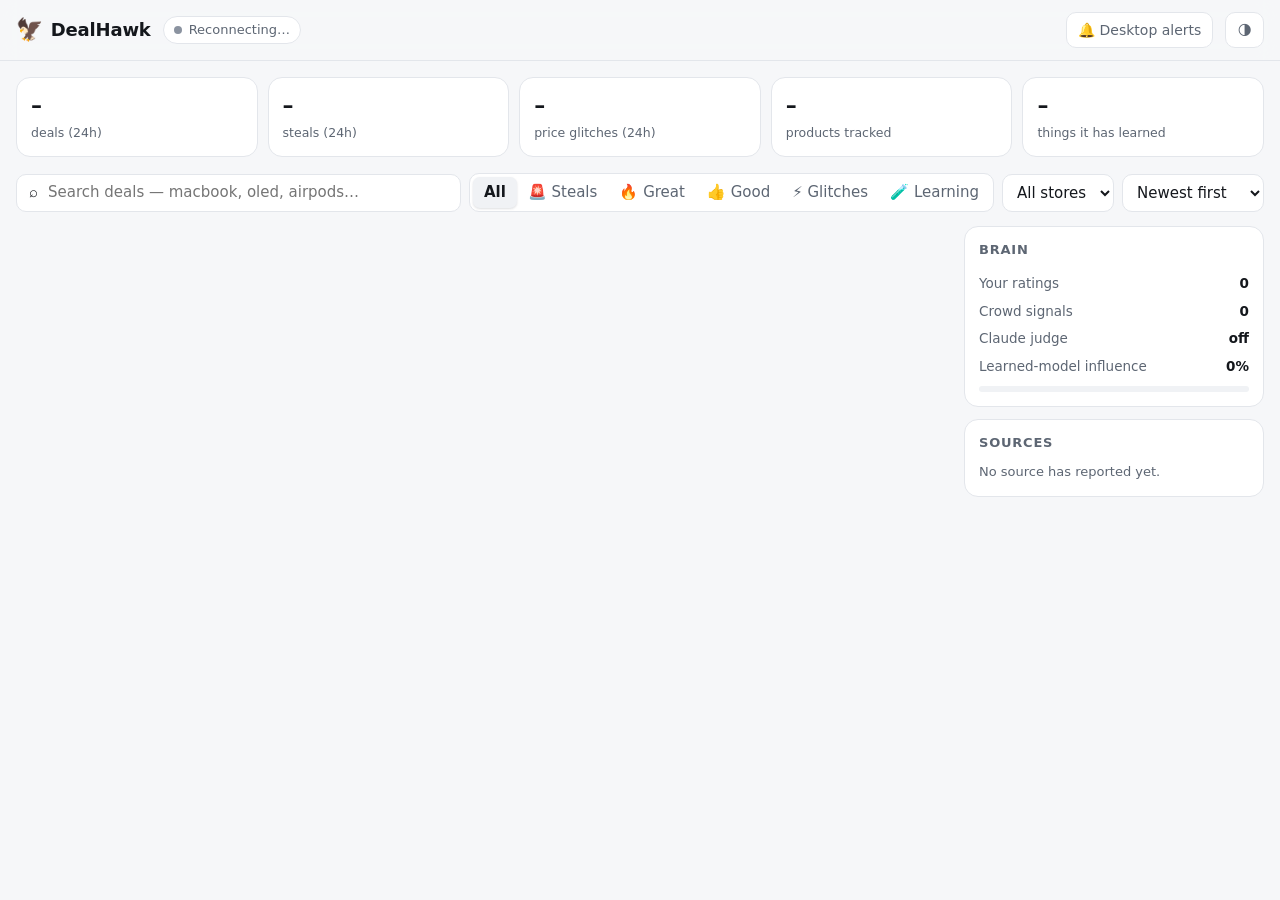
==== dealhawk/dealhawk/web/index.html @ a28d2181 "Add live DealHawk dashboard with instant updates `dealhawk run` now serves a web page at http://loca" ====
<!doctype html>
<html lang="en">
<head>
<meta charset="utf-8">
<meta name="viewport" content="width=device-width, initial-scale=1">
<title>DealHawk</title>
<link rel="icon" href="data:image/svg+xml,<svg xmlns='http://www.w3.org/2000/svg' viewBox='0 0 100 100'><text y='.9em' font-size='90'>🦅</text></svg>">
<style>
:root {
  --bg: #f6f7f9; --panel: #ffffff; --panel-2: #f0f2f5; --line: #e3e6eb;
  --text: #14171c; --muted: #5d6673; --faint: #8b93a0;
  --accent: #2357d9; --accent-soft: #e6edfc;
  --steal: #d92d3a; --steal-soft: #fde8ea;
  --great: #e06a0b; --great-soft: #fdefe2;
  --good: #1f8a4c; --good-soft: #e3f4ea;
  --meh: #6b7280; --meh-soft: #eef0f3;
  --glitch: #7c3aed; --glitch-soft: #f0e9fe;
  --live: #16a34a; --warn: #b45309; --bad: #dc2626;
  --shadow: 0 1px 2px rgba(16,24,40,.06), 0 1px 3px rgba(16,24,40,.08);
  --radius: 14px;
  color-scheme: light;
}
@media (prefers-color-scheme: dark) {
  :root:not([data-theme="light"]) {
    --bg: #0e1116; --panel: #161a21; --panel-2: #1d222b; --line: #2a303b;
    --text: #e8ebf0; --muted: #a2abb8; --faint: #6f7886;
    --accent: #7aa2ff; --accent-soft: #1d2a4a;
    --steal: #ff5c68; --steal-soft: #3a1a1f; --great: #ff9a3d; --great-soft: #3a2614;
    --good: #43c47a; --good-soft: #132e1f; --meh: #9aa3af; --meh-soft: #22272f;
    --glitch: #a78bfa; --glitch-soft: #2a2145;
    --shadow: 0 1px 2px rgba(0,0,0,.4);
    color-scheme: dark;
  }
}
:root[data-theme="dark"] {
  --bg: #0e1116; --panel: #161a21; --panel-2: #1d222b; --line: #2a303b;
  --text: #e8ebf0; --muted: #a2abb8; --faint: #6f7886;
  --accent: #7aa2ff; --accent-soft: #1d2a4a;
  --steal: #ff5c68; --steal-soft: #3a1a1f; --great: #ff9a3d; --great-soft: #3a2614;
  --good: #43c47a; --good-soft: #132e1f; --meh: #9aa3af; --meh-soft: #22272f;
  --glitch: #a78bfa; --glitch-soft: #2a2145;
  --shadow: 0 1px 2px rgba(0,0,0,.4);
  color-scheme: dark;
}
* { box-sizing: border-box; }
html, body { margin: 0; }
body {
  background: var(--bg); color: var(--text);
  font: 15px/1.45 ui-sans-serif, system-ui, -apple-system, "Segoe UI", Roboto, sans-serif;
  -webkit-font-smoothing: antialiased;
}
button, input, select { font: inherit; color: inherit; }
a { color: var(--accent); }
.wrap { max-width: 1280px; margin: 0 auto; padding: 0 16px; }

/* header */
header { position: sticky; top: 0; z-index: 10; background: color-mix(in srgb, var(--bg) 88%, transparent);
  backdrop-filter: blur(10px); border-bottom: 1px solid var(--line); }
.bar { display: flex; align-items: center; gap: 12px; height: 60px; }
.brand { display: flex; align-items: center; gap: 8px; font-weight: 700; font-size: 18px; letter-spacing: -.01em; }
.brand span { font-size: 22px; }
.live { display: inline-flex; align-items: center; gap: 7px; font-size: 13px; color: var(--muted);
  padding: 4px 10px; border: 1px solid var(--line); border-radius: 999px; background: var(--panel); }
.dot { width: 8px; height: 8px; border-radius: 50%; background: var(--faint); }
.live.on .dot { background: var(--live); box-shadow: 0 0 0 0 color-mix(in srgb, var(--live) 60%, transparent);
  animation: pulse 2s infinite; }
@keyframes pulse { 70% { box-shadow: 0 0 0 7px transparent; } 100% { box-shadow: 0 0 0 0 transparent; } }
.spacer { flex: 1; }
.iconbtn { border: 1px solid var(--line); background: var(--panel); border-radius: 10px; padding: 7px 11px;
  cursor: pointer; font-size: 14px; color: var(--muted); white-space: nowrap; }
.iconbtn:hover { color: var(--text); border-color: var(--faint); }
.iconbtn.active { color: var(--accent); border-color: var(--accent); background: var(--accent-soft); }

.demo { background: var(--great-soft); color: var(--great); border: 1px solid color-mix(in srgb, var(--great) 40%, transparent);
  border-radius: 12px; padding: 10px 14px; margin: 14px 0 0; font-weight: 600; font-size: 14px; }

/* stats */
.stats { display: grid; grid-template-columns: repeat(5, minmax(0, 1fr)); gap: 10px; margin: 16px 0; }
.stat { background: var(--panel); border: 1px solid var(--line); border-radius: var(--radius); padding: 12px 14px; }
.stat b { display: block; font-size: 22px; font-variant-numeric: tabular-nums; letter-spacing: -.02em; }
.stat small { color: var(--muted); font-size: 12.5px; }

/* controls */
.controls { display: flex; flex-wrap: wrap; gap: 8px; align-items: center; margin-bottom: 14px; }
.search { flex: 1 1 220px; min-width: 0; display: flex; align-items: center; gap: 8px; background: var(--panel);
  border: 1px solid var(--line); border-radius: 10px; padding: 0 12px; height: 38px; }
.search input { border: 0; outline: 0; background: transparent; width: 100%; }
.seg { display: flex; background: var(--panel); border: 1px solid var(--line); border-radius: 10px; padding: 3px; overflow-x: auto; }
.seg button { border: 0; background: transparent; padding: 5px 11px; border-radius: 7px; cursor: pointer; color: var(--muted); white-space: nowrap; }
.seg button.on { background: var(--panel-2); color: var(--text); font-weight: 600; box-shadow: var(--shadow); }
select { height: 38px; border: 1px solid var(--line); border-radius: 10px; background: var(--panel); padding: 0 10px; max-width: 100%; }

/* layout */
.layout { display: grid; grid-template-columns: minmax(0, 1fr) 300px; gap: 18px; align-items: start; padding-bottom: 40px; }
.grid { display: grid; grid-template-columns: repeat(auto-fill, minmax(320px, 1fr)); gap: 12px; }

/* card */
.card { background: var(--panel); border: 1px solid var(--line); border-radius: var(--radius); padding: 14px;
  display: flex; flex-direction: column; gap: 10px; box-shadow: var(--shadow); position: relative; min-width: 0; }
.card.fresh { animation: arrive 1.8s ease-out; }
@keyframes arrive { 0% { transform: translateY(-6px); outline: 2px solid var(--accent); } 100% { transform: none; outline: 2px solid transparent; } }
.card.steal { border-color: color-mix(in srgb, var(--steal) 45%, var(--line)); }
.card.glitch { border-color: color-mix(in srgb, var(--glitch) 55%, var(--line)); }
.top { display: flex; gap: 12px; align-items: flex-start; }
.score { flex: none; width: 50px; height: 50px; border-radius: 12px; display: grid; place-items: center; line-height: 1;
  font-weight: 800; font-size: 19px; font-variant-numeric: tabular-nums; }
.score small { display: block; font-size: 9.5px; font-weight: 700; letter-spacing: .06em; text-transform: uppercase; margin-top: 3px; }
.t-steal .score { background: var(--steal-soft); color: var(--steal); }
.t-great .score { background: var(--great-soft); color: var(--great); }
.t-good .score { background: var(--good-soft); color: var(--good); }
.t-meh .score { background: var(--meh-soft); color: var(--meh); }
.title { font-weight: 600; line-height: 1.3; overflow-wrap: anywhere; display: -webkit-box; -webkit-line-clamp: 3; -webkit-box-orient: vertical; overflow: hidden; }
.meta { color: var(--muted); font-size: 13px; margin-top: 3px; }
.price { display: flex; align-items: baseline; flex-wrap: wrap; gap: 8px; }
.price b { font-size: 24px; letter-spacing: -.02em; font-variant-numeric: tabular-nums; }
.price s { color: var(--faint); font-variant-numeric: tabular-nums; }
.off { font-weight: 700; font-size: 13px; padding: 2px 8px; border-radius: 999px; background: var(--good-soft); color: var(--good); }
.flags { display: flex; flex-wrap: wrap; gap: 6px; }
.flag { font-size: 12px; font-weight: 600; padding: 3px 8px; border-radius: 999px; background: var(--panel-2); color: var(--muted); }
.flag.glitch { background: var(--glitch-soft); color: var(--glitch); }
.flag.ok { background: var(--good-soft); color: var(--good); }
.flag.warn { background: var(--great-soft); color: var(--warn); }
.flag.low { background: var(--steal-soft); color: var(--steal); }
.flag.learn { background: var(--accent-soft); color: var(--accent); }
.why { color: var(--muted); font-size: 13px; margin: 0; padding-left: 16px; }
.why li { overflow-wrap: anywhere; }
.actions { display: flex; gap: 8px; align-items: center; margin-top: auto; }
.open { flex: 1; text-align: center; text-decoration: none; font-weight: 700; background: var(--accent); color: #fff;
  border-radius: 10px; padding: 9px 12px; }
:root[data-theme="dark"] .open { color: #0b1220; }
@media (prefers-color-scheme: dark) { :root:not([data-theme="light"]) .open { color: #0b1220; } }
.open.disabled, :root .open.disabled { background: var(--panel-2); color: var(--muted) !important; pointer-events: none; font-weight: 600; }
.vote { border: 1px solid var(--line); background: var(--panel); border-radius: 10px; width: 42px; height: 38px; cursor: pointer; font-size: 16px; }
.vote.on.good { background: var(--good-soft); border-color: var(--good); }
.vote.on.bad { background: var(--steal-soft); border-color: var(--steal); }
.hist { border: 1px solid var(--line); background: var(--panel); border-radius: 10px; height: 38px; padding: 0 10px; cursor: pointer; color: var(--muted); }
.chart { background: var(--panel-2); border-radius: 10px; padding: 8px; }
.chart svg { width: 100%; height: 70px; display: block; }
.chart .lbl { display: flex; justify-content: space-between; font-size: 11.5px; color: var(--muted); }

/* aside */
aside { display: flex; flex-direction: column; gap: 12px; position: sticky; top: 76px; }
.panel { background: var(--panel); border: 1px solid var(--line); border-radius: var(--radius); padding: 14px; }
.panel h3 { margin: 0 0 10px; font-size: 13px; text-transform: uppercase; letter-spacing: .06em; color: var(--muted); }
.src { display: grid; grid-template-columns: 10px minmax(0, 1fr) auto; gap: 4px 9px; align-items: center; padding: 6px 0;
  border-top: 1px solid var(--line); font-size: 13.5px; }
.src:first-of-type { border-top: 0; }
.src .dot.ok { background: var(--live); } .src .dot.fail { background: var(--bad); }
.src .name { overflow: hidden; text-overflow: ellipsis; white-space: nowrap; }
.src .when { color: var(--faint); font-size: 12px; }
.src .err { grid-column: 2 / 4; color: var(--bad); font-size: 12px; overflow-wrap: anywhere; }
.kv { display: flex; justify-content: space-between; font-size: 13.5px; padding: 4px 0; }
.kv span:first-child { color: var(--muted); }
.meter { height: 6px; background: var(--panel-2); border-radius: 99px; overflow: hidden; margin-top: 6px; }
.meter i { display: block; height: 100%; background: var(--accent); }

.empty { grid-column: 1 / -1; text-align: center; color: var(--muted); padding: 60px 20px; background: var(--panel);
  border: 1px dashed var(--line); border-radius: var(--radius); }
.empty b { display: block; color: var(--text); font-size: 17px; margin-bottom: 6px; }

.toast { position: fixed; left: 50%; bottom: 20px; transform: translateX(-50%); background: var(--text); color: var(--bg);
  padding: 10px 16px; border-radius: 10px; font-weight: 600; opacity: 0; transition: opacity .2s; pointer-events: none; z-index: 20; }
.toast.show { opacity: 1; }

@media (max-width: 1000px) {
  .layout { grid-template-columns: minmax(0, 1fr); }
  aside { position: static; order: 2; }
  .stats { grid-template-columns: repeat(3, minmax(0, 1fr)); }
}
@media (max-width: 560px) {
  .stats { display: flex; overflow-x: auto; gap: 8px; margin: 12px -16px; padding: 0 16px; scrollbar-width: none; }
  .stats::-webkit-scrollbar { display: none; }
  .stat { flex: 0 0 auto; padding: 8px 12px; min-width: 112px; }
  .stat b { font-size: 18px; }
  .stat small { font-size: 12px; white-space: nowrap; }
  .controls select { flex: 1 1 40%; }
  .grid { grid-template-columns: minmax(0, 1fr); }
  .bar .live .txt-long { display: none; }
  .hide-sm { display: none; }
}
</style>
</head>
<body>
<header>
  <div class="wrap bar">
    <div class="brand"><span>🦅</span>DealHawk</div>
    <div class="live" id="live"><i class="dot"></i><span id="liveText">Connecting…</span></div>
    <div class="spacer"></div>
    <button class="iconbtn" id="notifyBtn" title="Pop up a notification on this computer when a steal arrives">🔔 <span class="hide-sm">Desktop alerts</span></button>
    <button class="iconbtn" id="themeBtn" title="Toggle light / dark" aria-label="Toggle light / dark">🌗</button>
  </div>
</header>

<main class="wrap">
  <div class="demo" id="demo" hidden>DEMO MODE — these are made-up sample deals to preview the page. They are not real offers and have no links.</div>

  <section class="stats" id="stats">
    <div class="stat"><b id="sDeals">–</b><small>deals (24h)</small></div>
    <div class="stat"><b id="sSteals">–</b><small>steals (24h)</small></div>
    <div class="stat"><b id="sGlitch">–</b><small>price glitches (24h)</small></div>
    <div class="stat"><b id="sTracked">–</b><small>products tracked</small></div>
    <div class="stat"><b id="sLabels">–</b><small>things it has learned</small></div>
  </section>

  <section class="controls">
    <label class="search"><span aria-hidden="true">⌕</span><input id="q" type="search" placeholder="Search deals — macbook, oled, airpods…" autocomplete="off"></label>
    <div class="seg" id="tierSeg" role="tablist">
      <button data-tier="all" class="on">All</button>
      <button data-tier="steal">🚨 Steals</button>
      <button data-tier="great">🔥 Great</button>
      <button data-tier="good">👍 Good</button>
      <button data-tier="glitch">⚡ Glitches</button>
      <button data-tier="learn">🧪 Learning</button>
    </div>
    <select id="retailer" aria-label="Retailer"><option value="">All stores</option></select>
    <select id="sort" aria-label="Sort"><option value="new">Newest first</option><option value="score">Best score</option><option value="off">Biggest % off</option></select>
  </section>

  <div class="layout">
    <section class="grid" id="grid"></section>
    <aside>
      <div class="panel">
        <h3>Brain</h3>
        <div class="kv"><span>Your ratings</span><b id="bYou">0</b></div>
        <div class="kv"><span>Crowd signals</span><b id="bCrowd">0</b></div>
        <div class="kv"><span>Claude judge</span><b id="bLlm">off</b></div>
        <div class="kv"><span>Learned-model influence</span><b id="bInf">0%</b></div>
        <div class="meter"><i id="bMeter" style="width:0"></i></div>
      </div>
      <div class="panel">
        <h3>Sources</h3>
        <div id="sources"><div class="meta">No source has reported yet.</div></div>
      </div>
    </aside>
  </div>
</main>
<div class="toast" id="toast"></div>

<script>
(() => {
  "use strict";
  const $ = (id) => document.getElementById(id);
  const state = { deals: new Map(), maxId: 0, tier: "all", q: "", retailer: "", sort: "new", demo: false, unseen: 0 };
  const store = {
    get(k, d) { try { const v = localStorage.getItem(k); return v === null ? d : v; } catch { return d; } },
    set(k, v) { try { localStorage.setItem(k, v); } catch {} },
  };

  // ---------- theme ----------
  const applyTheme = (t) => { if (t) document.documentElement.dataset.theme = t; else delete document.documentElement.dataset.theme; };
  applyTheme(store.get("dh-theme", ""));
  $("themeBtn").onclick = () => {
    const dark = matchMedia("(prefers-color-scheme: dark)").matches;
    const cur = document.documentElement.dataset.theme || (dark ? "dark" : "light");
    const next = cur === "dark" ? "light" : "dark";
    applyTheme(next); store.set("dh-theme", next);
  };

  // ---------- helpers ----------
  const esc = (s) => String(s ?? "").replace(/[&<>"']/g, (c) => ({ "&": "&amp;", "<": "&lt;", ">": "&gt;", '"': "&quot;", "'": "&#39;" }[c]));
  const money = (v) => v == null ? "—" : "$" + Number(v).toLocaleString("en-US", { minimumFractionDigits: 2, maximumFractionDigits: 2 });
  const ago = (ts) => {
    const s = Math.max(0, Date.now() / 1000 - ts);
    if (s < 45) return "just now";
    if (s < 3600) return Math.round(s / 60) + "m ago";
    if (s < 86400) return Math.round(s / 3600) + "h ago";
    return Math.round(s / 86400) + "d ago";
  };
  const toast = (msg) => { const t = $("toast"); t.textContent = msg; t.classList.add("show"); clearTimeout(t._h); t._h = setTimeout(() => t.classList.remove("show"), 1800); };
  const safeUrl = (u) => /^https?:\/\//i.test(u || "") ? u : "";
  const tierName = { steal: "steal", great: "great", good: "good", meh: "deal" };

  async function api(path, opts) {
    const r = await fetch(path, opts);
    if (!r.ok) throw new Error(path + " → " + r.status);
    return r.json();
  }

  // ---------- rendering ----------
  function pctOff(d) {
    if (d.discount != null && d.discount > 0) return d.discount;
    if (d.typical && d.price != null && d.typical > d.price) return 1 - d.price / d.typical;
    return null;
  }

  function cardHTML(d) {
    const off = pctOff(d);
    const url = state.demo ? "" : safeUrl(d.url);
    const flags = [];
    if (d.glitch) flags.push(`<span class="flag glitch">⚡ Possible price glitch</span>`);
    if (d.verified === "confirmed" || d.verified === "lower") flags.push(`<span class="flag ok">✅ Verified live</span>`);
    else if (d.verified === "unverifiable") flags.push(`<span class="flag warn">⚠️ Not verified</span>`);
    if (d.record_low) flags.push(`<span class="flag low">Record low</span>`);
    if (d.explore) flags.push(`<span class="flag learn">🧪 Is this good for you?</span>`);
    if (d.basis === "history") flags.push(`<span class="flag">From price history</span>`);
    else if (d.basis === "reference") flags.push(`<span class="flag">vs. claimed “was” price</span>`);
    const reasons = (d.reasons || []).slice(0, 3).map((r) => `<li>${esc(r)}</li>`).join("");
    const lab = d.label === 1 ? "good" : d.label === 0 ? "bad" : "";
    return `
      <div class="top">
        <div class="score" title="Steal Score">${d.score}<small>${tierName[d.tier] || d.tier}</small></div>
        <div style="min-width:0">
          <div class="title">${esc(d.title)}</div>
          <div class="meta">${esc(d.retailer)} · ${ago(d.ts)}${d.watch ? " · " + esc(d.watch) : ""}</div>
        </div>
      </div>
      <div class="price"><b>${money(d.price)}</b>${d.typical && d.typical > (d.price || 0) ? `<s>${money(d.typical)}</s>` : ""}${off ? `<span class="off">−${Math.round(off * 100)}%</span>` : ""}</div>
      ${flags.length ? `<div class="flags">${flags.join("")}</div>` : ""}
      ${reasons ? `<ul class="why">${reasons}</ul>` : ""}
      <div class="chartbox"></div>
      <div class="actions">
        <a class="open ${url ? "" : "disabled"}" ${url ? `href="${esc(url)}" target="_blank" rel="noopener noreferrer"` : ""}>${url ? "Open deal ↗" : (state.demo ? "Sample — no link" : "No link")}</a>
        <button class="hist" data-act="hist" title="Price history">📈</button>
        <button class="vote good ${lab === "good" ? "on" : ""}" data-act="good" title="Good deal for me">👍</button>
        <button class="vote bad ${lab === "bad" ? "on" : ""}" data-act="bad" title="Not for me">👎</button>
      </div>`;
  }

  function matches(d) {
    if (state.tier === "glitch" && !d.glitch) return false;
    if (state.tier === "learn" && !d.explore) return false;
    if (["steal", "great", "good"].includes(state.tier) && d.tier !== state.tier) return false;
    if (state.retailer && d.retailer !== state.retailer) return false;
    if (state.q) {
      const hay = (d.title + " " + d.retailer + " " + (d.watch || "")).toLowerCase();
      if (!state.q.split(/\s+/).every((w) => hay.includes(w))) return false;
    }
    return true;
  }

  function sorted(list) {
    const by = { new: (a, b) => b.id - a.id, score: (a, b) => b.score - a.score || b.id - a.id,
                 off: (a, b) => (pctOff(b) || 0) - (pctOff(a) || 0) || b.id - a.id };
    return list.sort(by[state.sort]);
  }

  function render(freshIds = new Set()) {
    const grid = $("grid");
    const list = sorted([...state.deals.values()].filter(matches));
    grid.textContent = "";
    if (!list.length) {
      const total = state.deals.size;
      grid.innerHTML = total
        ? `<div class="empty"><b>Nothing matches these filters</b>${total} deal${total === 1 ? "" : "s"} hidden — try “All”.</div>`
        : `<div class="empty"><b>No deals yet</b>DealHawk is watching. Steals show up here the second they’re found — no refresh needed.</div>`;
      return;
    }
    const frag = document.createDocumentFragment();
    for (const d of list.slice(0, 400)) {
      const el = document.createElement("article");
      el.className = `card t-${d.tier} ${d.tier === "steal" ? "steal" : ""} ${d.glitch ? "glitch" : ""} ${freshIds.has(d.id) ? "fresh" : ""}`;
      el.dataset.id = d.id;
      el.innerHTML = cardHTML(d);
      frag.appendChild(el);
    }
    grid.appendChild(frag);
  }

  function refreshRetailers() {
    const sel = $("retailer"), cur = sel.value;
    const names = [...new Set([...state.deals.values()].map((d) => d.retailer))].sort();
    sel.innerHTML = `<option value="">All stores</option>` + names.map((n) => `<option ${n === cur ? "selected" : ""}>${esc(n)}</option>`).join("");
  }

  function add(deals, fresh = false) {
    const ids = new Set();
    for (const d of deals) {
      state.deals.set(d.id, d);
      state.maxId = Math.max(state.maxId, d.id);
      ids.add(d.id);
    }
    refreshRetailers();
    render(fresh ? ids : new Set());
    return ids;
  }

  // ---------- price history chart ----------
  async function toggleChart(card, id) {
    const box = card.querySelector(".chartbox");
    if (box.firstChild) { box.textContent = ""; return; }
    try {
      const { points } = await api(`/api/history/${id}`);
      if (!points.length) { box.innerHTML = `<div class="chart"><div class="lbl"><span>No price history yet</span></div></div>`; return; }
      const W = 300, H = 70, P = 6;
      const xs = points.map((p) => p[0]), ys = points.map((p) => p[1]);
      const x0 = Math.min(...xs), x1 = Math.max(...xs), y0 = Math.min(...ys), y1 = Math.max(...ys);
      const sx = (x) => x1 === x0 ? W / 2 : P + (x - x0) / (x1 - x0) * (W - 2 * P);
      const sy = (y) => y1 === y0 ? H / 2 : H - P - (y - y0) / (y1 - y0) * (H - 2 * P);
      const path = points.map((p, i) => (i ? "L" : "M") + sx(p[0]).toFixed(1) + " " + sy(p[1]).toFixed(1)).join(" ");
      const last = points[points.length - 1];
      box.innerHTML = `<div class="chart">
        <svg viewBox="0 0 ${W} ${H}" preserveAspectRatio="none" role="img" aria-label="Price history">
          <path d="${path}" fill="none" stroke="var(--accent)" stroke-width="2" vector-effect="non-scaling-stroke"/>
          <circle cx="${sx(last[0])}" cy="${sy(last[1])}" r="3.5" fill="var(--steal)"/>
        </svg>
        <div class="lbl"><span>low ${money(y0)}</span><span>${points.length} prices seen</span><span>high ${money(y1)}</span></div></div>`;
    } catch (e) { toast("Couldn’t load history"); }
  }

  // ---------- feedback ----------
  async function vote(card, id, label) {
    try {
      await api(`/api/deals/${id}/label`, { method: "POST", headers: { "Content-Type": "application/json" }, body: JSON.stringify({ label }) });
      const d = state.deals.get(id); if (d) d.label = label === "good" ? 1 : 0;
      card.querySelectorAll(".vote").forEach((b) => b.classList.toggle("on", b.dataset.act === label));
      toast(label === "good" ? "👍 Learned — more like this" : "👎 Learned — fewer like this");
      loadStats();
    } catch (e) { toast("Couldn’t save that"); }
  }

  $("grid").addEventListener("click", (e) => {
    const btn = e.target.closest("button[data-act]"); if (!btn) return;
    const card = btn.closest(".card"), id = Number(card.dataset.id);
    if (btn.dataset.act === "hist") toggleChart(card, id); else vote(card, id, btn.dataset.act);
  });

  // ---------- controls ----------
  $("tierSeg").addEventListener("click", (e) => {
    const b = e.target.closest("button"); if (!b) return;
    state.tier = b.dataset.tier;
    [...$("tierSeg").children].forEach((x) => x.classList.toggle("on", x === b));
    render();
  });
  $("q").addEventListener("input", (e) => { state.q = e.target.value.trim().toLowerCase(); render(); });
  $("retailer").addEventListener("change", (e) => { state.retailer = e.target.value; render(); });
  $("sort").addEventListener("change", (e) => { state.sort = e.target.value; store.set("dh-sort", state.sort); render(); });
  state.sort = store.get("dh-sort", "new"); $("sort").value = state.sort;

  // ---------- desktop notifications ----------
  const canNotify = "Notification" in window;
  const notifyOn = () => canNotify && Notification.permission === "granted" && store.get("dh-notify", "1") === "1";
  const paintNotify = () => $("notifyBtn").classList.toggle("active", notifyOn());
  $("notifyBtn").onclick = async () => {
    if (!canNotify) return toast("This browser can’t show notifications");
    if (Notification.permission !== "granted") {
      const p = await Notification.requestPermission();
      if (p !== "granted") return toast("Notifications blocked in browser settings");
      store.set("dh-notify", "1");
    } else store.set("dh-notify", notifyOn() ? "0" : "1");
    paintNotify(); toast(notifyOn() ? "🔔 You’ll get a pop-up for steals" : "Desktop alerts off");
  };
  paintNotify();

  function announce(d) {
    if (document.hidden) { state.unseen++; document.title = `(${state.unseen}) DealHawk`; }
    if (!notifyOn() || !(d.tier === "steal" || d.tier === "great" || d.glitch)) return;
    const n = new Notification(`${d.glitch ? "⚡ Price glitch" : d.tier === "steal" ? "🚨 Steal" : "🔥 Great deal"}: ${money(d.price)} at ${d.retailer}`,
      { body: d.title, tag: "deal-" + d.id });
    const url = state.demo ? "" : safeUrl(d.url);
    n.onclick = () => { window.focus(); if (url) window.open(url, "_blank", "noopener"); n.close(); };
  }
  document.addEventListener("visibilitychange", () => { if (!document.hidden) { state.unseen = 0; document.title = "DealHawk"; } });

  // ---------- stats ----------
  async function loadStats() {
    try {
      const s = await api("/api/stats");
      $("sDeals").textContent = s.deals_24h; $("sSteals").textContent = s.steals_24h; $("sGlitch").textContent = s.glitches_24h;
      $("sTracked").textContent = Number(s.products_tracked).toLocaleString();
      $("sLabels").textContent = (s.labels_you + s.labels_crowd + s.labels_clicks).toLocaleString();
      $("bYou").textContent = s.labels_you; $("bCrowd").textContent = s.labels_crowd;
      $("bLlm").textContent = s.llm ? "on" : "off";
      $("bInf").textContent = Math.round(s.model_influence * 100) + "%";
      $("bMeter").style.width = Math.round(s.model_influence / 0.8 * 100) + "%";
      const src = s.sources || [];
      $("sources").innerHTML = src.length ? src.map((x) => `
        <div class="src" title="${esc(x.type)} · every ${Math.round(x.interval / 60)} min">
          <i class="dot ${x.ok ? "ok" : "fail"}"></i>
          <span class="name">${esc(x.name)}</span>
          <span class="when">${x.ok ? (x.offers ?? 0) + " seen · " : ""}${ago(x.last_run)}</span>
          ${x.ok ? "" : `<span class="err">${esc(x.error || "failed")}</span>`}
        </div>`).join("") : `<div class="meta">No source has reported yet${state.demo ? " (demo mode doesn’t poll)" : ""}.</div>`;
    } catch (e) { /* server restarting — the live indicator shows it */ }
  }

  // ---------- live stream ----------
  function setLive(on, text) { $("live").classList.toggle("on", on); $("liveText").textContent = text; }
  function connect() {
    const es = new EventSource(`/api/stream?after_id=${state.maxId}`);
    es.onopen = () => setLive(true, "Live");
    es.addEventListener("deal", (e) => {
      const d = JSON.parse(e.data);
      if (state.deals.has(d.id)) return;
      add([d], true); announce(d); loadStats();
      setLive(true, "Live · new deal " + ago(d.ts));
    });
    es.onerror = () => { setLive(false, "Reconnecting…"); };   // EventSource retries by itself
  }

  async function boot() {
    try {
      const meta = await api("/api/meta");
      state.demo = !!meta.demo; $("demo").hidden = !state.demo;
      const deals = await api("/api/deals?limit=300");
      add(deals.reverse());
    } catch (e) { setLive(false, "Can’t reach DealHawk"); }
    loadStats(); connect();
    setInterval(loadStats, 20000);
    setInterval(() => { if (!document.querySelector(".chartbox svg")) render(); }, 60000);   // keep “x min ago” fresh
  }
  boot();
})();
</script>
</body>
</html>
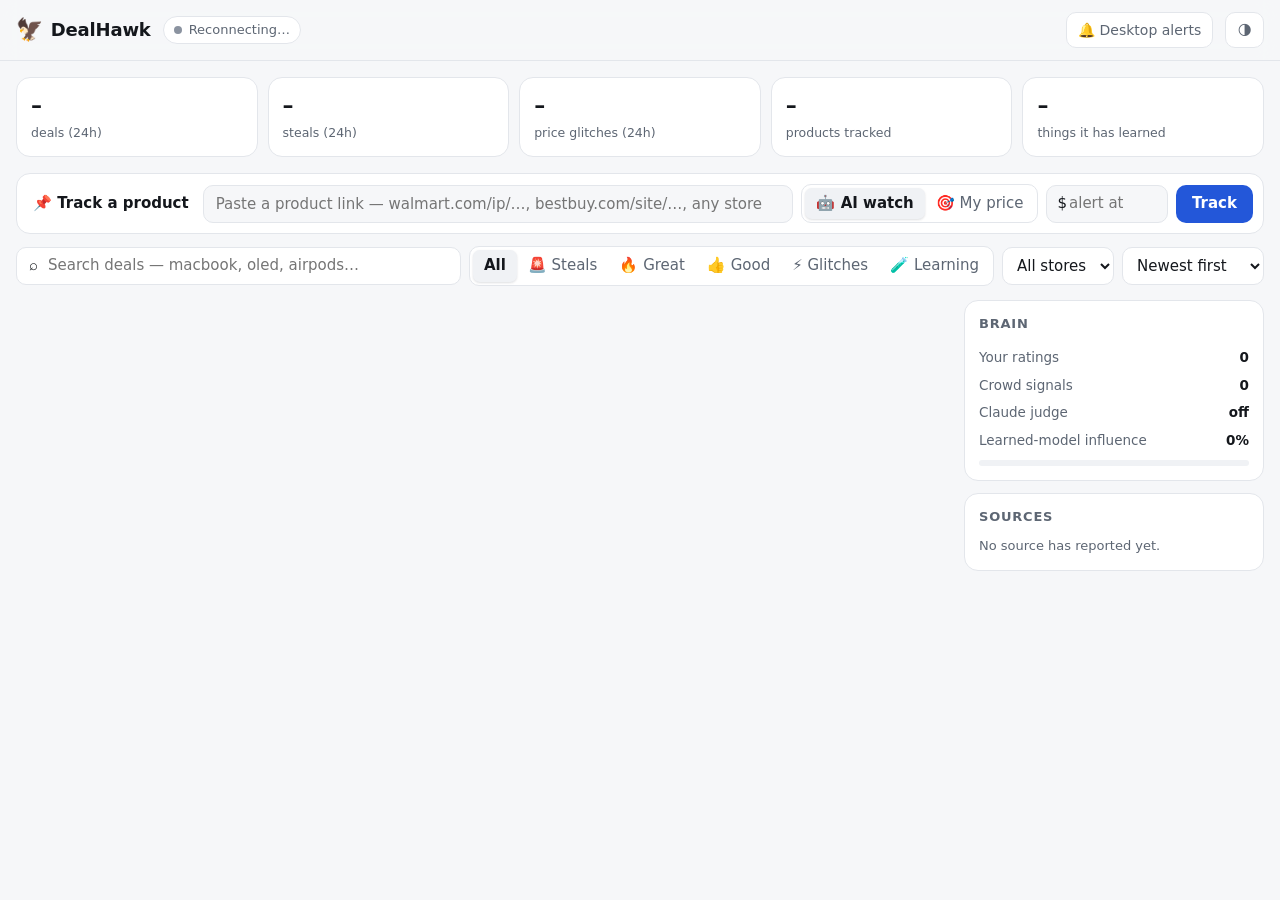
==== commit c2a2deb9: "Add product tracking by link, move dashboard to port 8686 Track any product by pasting its link on t" ====
--- a/dealhawk/dealhawk/web/index.html
+++ b/dealhawk/dealhawk/web/index.html
@@ -162,6 +162,40 @@
   padding: 10px 16px; border-radius: 10px; font-weight: 600; opacity: 0; transition: opacity .2s; pointer-events: none; z-index: 20; }
 .toast.show { opacity: 1; }
 
+/* tracking */
+.trackbar { display: flex; flex-wrap: wrap; gap: 8px; align-items: center; background: var(--panel); border: 1px solid var(--line);
+  border-radius: var(--radius); padding: 10px; margin-bottom: 12px; }
+.trackbar .lbl { font-weight: 700; padding: 0 6px; white-space: nowrap; }
+.trackbar input[type=url] { flex: 1 1 280px; min-width: 0; height: 38px; border: 1px solid var(--line); border-radius: 10px;
+  background: var(--bg); padding: 0 12px; outline: 0; }
+.trackbar input:focus { border-color: var(--accent); }
+.money { display: flex; align-items: center; height: 38px; border: 1px solid var(--line); border-radius: 10px; background: var(--bg); padding: 0 10px; }
+.money input { width: 90px; border: 0; outline: 0; background: transparent; }
+.primary { height: 38px; border: 0; border-radius: 10px; padding: 0 16px; font-weight: 700; background: var(--accent); color: #fff; cursor: pointer; }
+:root[data-theme="dark"] .primary { color: #0b1220; }
+@media (prefers-color-scheme: dark) { :root:not([data-theme="light"]) .primary { color: #0b1220; } }
+.primary:disabled { opacity: .6; cursor: default; }
+.formerr { flex-basis: 100%; color: var(--bad); font-size: 13px; padding: 0 6px; }
+.tracked { display: grid; grid-template-columns: repeat(auto-fill, minmax(280px, 1fr)); gap: 10px; margin-bottom: 18px; }
+.titem { background: var(--panel); border: 1px solid var(--line); border-radius: var(--radius); padding: 12px; display: flex;
+  flex-direction: column; gap: 8px; min-width: 0; }
+.titem.hit { border-color: color-mix(in srgb, var(--good) 60%, var(--line)); }
+.titem.off { opacity: .6; }
+.titem .name { font-weight: 600; overflow: hidden; text-overflow: ellipsis; white-space: nowrap; }
+.titem .name a { color: inherit; text-decoration: none; }
+.titem .row { display: flex; align-items: baseline; gap: 8px; flex-wrap: wrap; font-size: 13px; color: var(--muted); }
+.titem .row b { font-size: 20px; color: var(--text); font-variant-numeric: tabular-nums; }
+.titem svg { width: 100%; height: 34px; display: block; }
+.titem .tools { display: flex; gap: 6px; }
+.titem .tools button { flex: 1 1 auto; height: 32px; border: 1px solid var(--line); background: var(--panel); border-radius: 8px; cursor: pointer;
+  color: var(--muted); font-size: 12.5px; padding: 0 8px; white-space: nowrap; }
+.titem .tools button[data-t=rm] { flex: 0 0 34px; padding: 0; }
+.titem .tools button:hover { color: var(--text); border-color: var(--faint); }
+.titem .err { color: var(--warn); font-size: 12.5px; overflow-wrap: anywhere; }
+.sectionhead { display: flex; align-items: baseline; gap: 8px; margin: 4px 0 8px; }
+.sectionhead h2 { font-size: 15px; margin: 0; }
+.sectionhead small { color: var(--muted); }
+
 @media (max-width: 1000px) {
   .layout { grid-template-columns: minmax(0, 1fr); }
   aside { position: static; order: 2; }
@@ -200,6 +234,22 @@
     <div class="stat"><b id="sGlitch">–</b><small>price glitches (24h)</small></div>
     <div class="stat"><b id="sTracked">–</b><small>products tracked</small></div>
     <div class="stat"><b id="sLabels">–</b><small>things it has learned</small></div>
+  </section>
+
+  <form class="trackbar" id="trackForm" autocomplete="off">
+    <span class="lbl">📌 Track a product</span>
+    <input type="url" id="trackUrl" placeholder="Paste a product link — walmart.com/ip/…, bestbuy.com/site/…, any store" required>
+    <div class="seg" id="modeSeg">
+      <button type="button" data-mode="smart" class="on" title="DealHawk alerts you at its lowest price or when it's a steal">🤖 AI watch</button>
+      <button type="button" data-mode="target" title="Alert me when it's at or below my price">🎯 My price</button>
+    </div>
+    <label class="money" id="targetWrap" hidden>$<input id="trackTarget" type="number" min="0.01" step="0.01" placeholder="alert at"></label>
+    <button class="primary" id="trackBtn" type="submit">Track</button>
+    <div class="formerr" id="trackErr" hidden></div>
+  </form>
+  <section id="trackedWrap" hidden>
+    <div class="sectionhead"><h2>Tracked products</h2><small id="trackedCount"></small></div>
+    <div class="tracked" id="tracked"></div>
   </section>
 
   <section class="controls">
@@ -451,6 +501,99 @@
   }
   document.addEventListener("visibilitychange", () => { if (!document.hidden) { state.unseen = 0; document.title = "DealHawk"; } });
 
+  // ---------- tracking ----------
+  let trackMode = "smart";
+  $("modeSeg").addEventListener("click", (e) => {
+    const b = e.target.closest("button"); if (!b) return;
+    trackMode = b.dataset.mode;
+    [...$("modeSeg").children].forEach((x) => x.classList.toggle("on", x === b));
+    $("targetWrap").hidden = trackMode !== "target";
+    if (trackMode === "target") $("trackTarget").focus();
+  });
+  const showErr = (msg) => { $("trackErr").textContent = msg || ""; $("trackErr").hidden = !msg; };
+
+  $("trackForm").addEventListener("submit", async (e) => {
+    e.preventDefault(); showErr("");
+    const body = { url: $("trackUrl").value.trim(), mode: trackMode };
+    if (trackMode === "target") body.target_price = $("trackTarget").value;
+    $("trackBtn").disabled = true;
+    try {
+      const r = await fetch("/api/tracked", { method: "POST", headers: { "Content-Type": "application/json" }, body: JSON.stringify(body) });
+      const j = await r.json();
+      if (!r.ok) throw new Error(j.error || "couldn’t add that link");
+      $("trackUrl").value = ""; $("trackTarget").value = "";
+      toast("📌 Tracking — checking the price now…");
+      loadTracked(); setTimeout(loadTracked, 4000); setTimeout(loadTracked, 12000);
+    } catch (err) { showErr(err.message); }
+    finally { $("trackBtn").disabled = false; }
+  });
+
+  function spark(points) {
+    if (!points || points.length < 2) return "";
+    const W = 260, H = 34, P = 3, xs = points.map((p) => p[0]), ys = points.map((p) => p[1]);
+    const x0 = Math.min(...xs), x1 = Math.max(...xs), y0 = Math.min(...ys), y1 = Math.max(...ys);
+    const sx = (x) => x1 === x0 ? W / 2 : P + (x - x0) / (x1 - x0) * (W - 2 * P);
+    const sy = (y) => y1 === y0 ? H / 2 : H - P - (y - y0) / (y1 - y0) * (H - 2 * P);
+    const d = points.map((p, i) => (i ? "L" : "M") + sx(p[0]).toFixed(1) + " " + sy(p[1]).toFixed(1)).join(" ");
+    return `<svg viewBox="0 0 ${W} ${H}" preserveAspectRatio="none" aria-label="price history"><path d="${d}" fill="none" stroke="var(--accent)" stroke-width="2" vector-effect="non-scaling-stroke"/></svg>`;
+  }
+
+  function trackedHTML(t) {
+    const url = state.demo ? "" : safeUrl(t.url);
+    const name = esc(t.title || t.url);
+    const goal = t.mode === "target" ? `🎯 alert at ${money(t.target_price)}` : "🤖 AI watch";
+    let status = "";
+    if (!t.active) status = `<div class="err">Paused</div>`;
+    else if (t.status === "error") status = `<div class="err">⚠️ ${esc(t.error || "couldn’t read the price")}</div>`;
+    else if (t.status === "pending") status = `<div class="row">Checking the price…</div>`;
+    return `
+      <div class="name">${url ? `<a href="${esc(url)}" target="_blank" rel="noopener noreferrer" title="${name}">${name}</a>` : name}</div>
+      <div class="row"><b>${money(t.last_price)}</b>${t.low_price ? `<span>low ${money(t.low_price)}</span>` : ""}<span>· ${esc(t.retailer || "")}</span></div>
+      <div class="row"><span>${goal}</span>${t.hits ? `<span>· ${t.hits} alert${t.hits === 1 ? "" : "s"}</span>` : ""}${t.last_checked ? `<span>· checked ${ago(t.last_checked)}</span>` : ""}</div>
+      ${spark(t.points)}
+      ${status}
+      <div class="tools">
+        <button data-t="check" title="Check the price now">↻ Check</button>
+        <button data-t="edit" title="${t.mode === "target" ? "Change your price" : "Switch to my own target price"}">✎ ${t.mode === "target" ? "Price" : "Set price"}</button>
+        <button data-t="pause">${t.active ? "⏸ Pause" : "▶ Resume"}</button>
+        <button data-t="rm" title="Stop tracking">✕</button>
+      </div>`;
+  }
+
+  async function loadTracked() {
+    try {
+      const items = await api("/api/tracked");
+      $("trackedWrap").hidden = !items.length;
+      $("trackedCount").textContent = items.length ? `${items.length} item${items.length === 1 ? "" : "s"} · checked automatically` : "";
+      const box = $("tracked"); box.textContent = "";
+      for (const t of items) {
+        const el = document.createElement("article");
+        const hit = t.mode === "target" && t.last_price != null && t.target_price && t.last_price <= t.target_price;
+        el.className = `titem ${hit ? "hit" : ""} ${t.active ? "" : "off"}`;
+        el.dataset.id = t.id; el.innerHTML = trackedHTML(t);
+        box.appendChild(el);
+      }
+    } catch (e) { /* tracking may be turned off */ }
+  }
+
+  $("tracked").addEventListener("click", async (e) => {
+    const b = e.target.closest("button[data-t]"); if (!b) return;
+    const id = b.closest(".titem").dataset.id, act = b.dataset.t;
+    const call = (path, method, body) => fetch(path, { method, headers: { "Content-Type": "application/json" }, body: body && JSON.stringify(body) })
+      .then(async (r) => { const j = await r.json(); if (!r.ok) throw new Error(j.error || "failed"); return j; });
+    try {
+      if (act === "check") { await call(`/api/tracked/${id}/check`, "POST"); toast("Checking…"); setTimeout(loadTracked, 3500); return; }
+      if (act === "rm") { if (!confirm("Stop tracking this product?")) return; await call(`/api/tracked/${id}`, "DELETE"); }
+      if (act === "pause") { const paused = b.textContent.includes("Resume"); await call(`/api/tracked/${id}`, "POST", { active: paused }); }
+      if (act === "edit") {
+        const v = prompt("Alert me when the price is at or below ($). Leave empty to let the AI watch it instead:");
+        if (v === null) return;
+        await call(`/api/tracked/${id}`, "POST", v.trim() ? { mode: "target", target_price: v } : { mode: "smart", target_price: null });
+      }
+      loadTracked();
+    } catch (err) { toast(err.message); }
+  });
+
   // ---------- stats ----------
   async function loadStats() {
     try {
@@ -482,6 +625,7 @@
       const d = JSON.parse(e.data);
       if (state.deals.has(d.id)) return;
       add([d], true); announce(d); loadStats();
+      if ((d.watch || "").startsWith("Tracking #")) loadTracked();
       setLive(true, "Live · new deal " + ago(d.ts));
     });
     es.onerror = () => { setLive(false, "Reconnecting…"); };   // EventSource retries by itself
@@ -494,8 +638,9 @@
       const deals = await api("/api/deals?limit=300");
       add(deals.reverse());
     } catch (e) { setLive(false, "Can’t reach DealHawk"); }
-    loadStats(); connect();
+    loadStats(); loadTracked(); connect();
     setInterval(loadStats, 20000);
+    setInterval(loadTracked, 30000);
     setInterval(() => { if (!document.querySelector(".chartbox svg")) render(); }, 60000);   // keep “x min ago” fresh
   }
   boot();
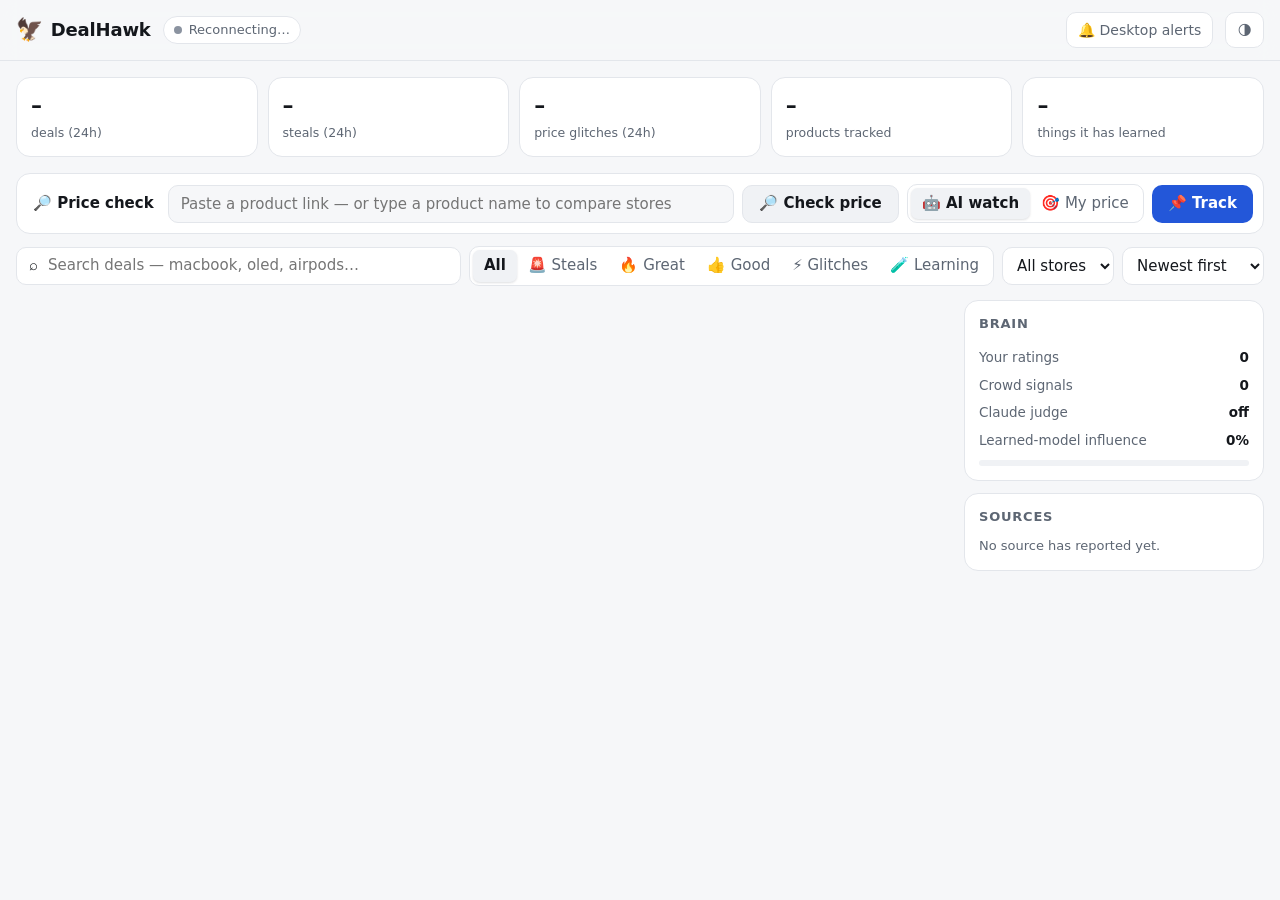
==== commit 820c6c87: "Fix HTTPS certificate failures on macOS; add built-in price API - Every request on a python.org macO" ====
--- a/dealhawk/dealhawk/web/index.html
+++ b/dealhawk/dealhawk/web/index.html
@@ -43,6 +43,7 @@
   color-scheme: dark;
 }
 * { box-sizing: border-box; }
+[hidden] { display: none !important; }
 html, body { margin: 0; }
 body {
   background: var(--bg); color: var(--text);
@@ -166,7 +167,7 @@
 .trackbar { display: flex; flex-wrap: wrap; gap: 8px; align-items: center; background: var(--panel); border: 1px solid var(--line);
   border-radius: var(--radius); padding: 10px; margin-bottom: 12px; }
 .trackbar .lbl { font-weight: 700; padding: 0 6px; white-space: nowrap; }
-.trackbar input[type=url] { flex: 1 1 280px; min-width: 0; height: 38px; border: 1px solid var(--line); border-radius: 10px;
+.trackbar #trackUrl { flex: 1 1 280px; min-width: 0; height: 38px; border: 1px solid var(--line); border-radius: 10px;
   background: var(--bg); padding: 0 12px; outline: 0; }
 .trackbar input:focus { border-color: var(--accent); }
 .money { display: flex; align-items: center; height: 38px; border: 1px solid var(--line); border-radius: 10px; background: var(--bg); padding: 0 10px; }
@@ -176,6 +177,29 @@
 @media (prefers-color-scheme: dark) { :root:not([data-theme="light"]) .primary { color: #0b1220; } }
 .primary:disabled { opacity: .6; cursor: default; }
 .formerr { flex-basis: 100%; color: var(--bad); font-size: 13px; padding: 0 6px; }
+.primary.ghost { background: var(--panel-2); color: var(--text) !important; border: 1px solid var(--line); }
+#lookup { background: var(--panel); border: 1px solid var(--line); border-radius: var(--radius); padding: 14px; margin: -4px 0 14px; }
+#lookup .lhead { display: flex; align-items: center; gap: 10px; margin-bottom: 8px; }
+#lookup .lhead h2 { font-size: 15px; margin: 0; flex: 1; min-width: 0; overflow-wrap: anywhere; }
+#lookup .close { border: 0; background: transparent; font-size: 18px; color: var(--muted); cursor: pointer; }
+#lookup .one { display: grid; grid-template-columns: minmax(0, 1fr) 280px; gap: 14px; align-items: center; }
+#lookup .one .big { font-size: 30px; font-weight: 800; letter-spacing: -.02em; font-variant-numeric: tabular-nums; }
+#lookup .chips { display: flex; flex-wrap: wrap; gap: 6px; margin: 6px 0; }
+#lookup .acts { display: flex; flex-wrap: wrap; gap: 8px; margin-top: 10px; }
+#lookup .acts button, #lookup .row button { height: 34px; border: 1px solid var(--line); background: var(--panel); border-radius: 9px;
+  padding: 0 12px; cursor: pointer; font-weight: 600; white-space: nowrap; }
+#lookup .acts button:hover, #lookup .row button:hover { border-color: var(--accent); color: var(--accent); }
+#lookup .rows { display: flex; flex-direction: column; }
+#lookup .row { display: grid; grid-template-columns: 110px minmax(0, 1fr) auto; gap: 10px; align-items: center; padding: 9px 0;
+  border-top: 1px solid var(--line); }
+#lookup .row .p { font-weight: 800; font-size: 17px; font-variant-numeric: tabular-nums; }
+#lookup .row .t { min-width: 0; }
+#lookup .row .t a { color: var(--text); text-decoration: none; font-weight: 600; display: block; overflow: hidden; text-overflow: ellipsis; white-space: nowrap; }
+#lookup .row .t small { color: var(--muted); }
+#lookup .row.best .p { color: var(--good); }
+#lookup .spin { color: var(--muted); padding: 6px 0; }
+@media (max-width: 700px) { #lookup .one { grid-template-columns: minmax(0, 1fr); } #lookup .row { grid-template-columns: 84px minmax(0, 1fr); }
+  #lookup .row button { grid-column: 1 / -1; } }
 .tracked { display: grid; grid-template-columns: repeat(auto-fill, minmax(280px, 1fr)); gap: 10px; margin-bottom: 18px; }
 .titem { background: var(--panel); border: 1px solid var(--line); border-radius: var(--radius); padding: 12px; display: flex;
   flex-direction: column; gap: 8px; min-width: 0; }
@@ -237,16 +261,18 @@
   </section>
 
   <form class="trackbar" id="trackForm" autocomplete="off">
-    <span class="lbl">📌 Track a product</span>
-    <input type="url" id="trackUrl" placeholder="Paste a product link — walmart.com/ip/…, bestbuy.com/site/…, any store" required>
+    <span class="lbl">🔎 Price check</span>
+    <input type="text" id="trackUrl" placeholder="Paste a product link — or type a product name to compare stores" required>
+    <button class="primary ghost" id="lookupBtn" type="button">🔎 Check price</button>
     <div class="seg" id="modeSeg">
       <button type="button" data-mode="smart" class="on" title="DealHawk alerts you at its lowest price or when it's a steal">🤖 AI watch</button>
       <button type="button" data-mode="target" title="Alert me when it's at or below my price">🎯 My price</button>
     </div>
     <label class="money" id="targetWrap" hidden>$<input id="trackTarget" type="number" min="0.01" step="0.01" placeholder="alert at"></label>
-    <button class="primary" id="trackBtn" type="submit">Track</button>
+    <button class="primary" id="trackBtn" type="submit">📌 Track</button>
     <div class="formerr" id="trackErr" hidden></div>
   </form>
+  <section id="lookup" hidden></section>
   <section id="trackedWrap" hidden>
     <div class="sectionhead"><h2>Tracked products</h2><small id="trackedCount"></small></div>
     <div class="tracked" id="tracked"></div>
@@ -514,6 +540,7 @@
 
   $("trackForm").addEventListener("submit", async (e) => {
     e.preventDefault(); showErr("");
+    if (!isUrl($("trackUrl").value)) { $("lookupBtn").click(); return; }
     const body = { url: $("trackUrl").value.trim(), mode: trackMode };
     if (trackMode === "target") body.target_price = $("trackTarget").value;
     $("trackBtn").disabled = true;
@@ -521,11 +548,100 @@
       const r = await fetch("/api/tracked", { method: "POST", headers: { "Content-Type": "application/json" }, body: JSON.stringify(body) });
       const j = await r.json();
       if (!r.ok) throw new Error(j.error || "couldn’t add that link");
-      $("trackUrl").value = ""; $("trackTarget").value = "";
+      $("trackUrl").value = ""; $("trackTarget").value = ""; paintLookupBtn();
       toast("📌 Tracking — checking the price now…");
       loadTracked(); setTimeout(loadTracked, 4000); setTimeout(loadTracked, 12000);
     } catch (err) { showErr(err.message); }
     finally { $("trackBtn").disabled = false; }
+  });
+
+  // ---------- price API: check one link / compare stores ----------
+  const isUrl = (v) => /^https?:\/\//i.test(v.trim());
+  const paintLookupBtn = () => {
+    const v = $("trackUrl").value;
+    $("lookupBtn").textContent = v && !isUrl(v) ? "🔎 Compare stores" : "🔎 Check price";
+    $("trackBtn").disabled = !!v && !isUrl(v);
+  };
+  $("trackUrl").addEventListener("input", paintLookupBtn);
+
+  function lookupShell(title, body) {
+    const box = $("lookup"); box.hidden = false;
+    box.innerHTML = `<div class="lhead"><h2>${title}</h2><button class="close" title="Close" data-l="close">✕</button></div>${body}`;
+  }
+  const stockText = (v) => v === true ? `<span class="flag ok">In stock</span>` : v === false ? `<span class="flag warn">Out of stock</span>` : "";
+
+  async function trackFromLookup(url, mode, target) {
+    const r = await fetch("/api/tracked", { method: "POST", headers: { "Content-Type": "application/json" },
+      body: JSON.stringify({ url, mode, target_price: target }) });
+    const j = await r.json();
+    if (!r.ok) throw new Error(j.error || "couldn’t track that");
+    toast("📌 Tracking it"); loadTracked();
+  }
+
+  $("lookup").addEventListener("click", async (e) => {
+    const b = e.target.closest("button[data-l]"); if (!b) return;
+    try {
+      if (b.dataset.l === "close") { $("lookup").hidden = true; return; }
+      if (b.dataset.l === "smart") await trackFromLookup(b.dataset.url, "smart");
+      if (b.dataset.l === "target") {
+        const v = prompt("Alert me when it’s at or below ($):", b.dataset.price ? Math.floor(Number(b.dataset.price) * 0.85) : "");
+        if (v) await trackFromLookup(b.dataset.url, "target", v);
+      }
+    } catch (err) { toast(err.message); }
+  });
+
+  async function checkPrice(url) {
+    lookupShell("Checking the live price…", `<div class="spin">Reading ${esc(url)}</div>`);
+    try {
+      const r = await fetch(`/api/price?url=${encodeURIComponent(url)}`);
+      const d = await r.json();
+      if (!r.ok) throw new Error(d.error || "couldn’t read the price");
+      const h = d.history, sc = d.score;
+      lookupShell(esc(d.title), `
+        <div class="one">
+          <div>
+            <div class="big">${money(d.price)}</div>
+            <div class="meta">${esc(d.retailer)} · checked ${ago(d.checked_at)}${d.cached ? " (cached)" : ""}</div>
+            <div class="chips">${stockText(d.in_stock)}<span class="flag">${sc.value}/100 · ${esc(sc.tier)}</span>
+              ${sc.glitch_suspect ? `<span class="flag glitch">⚡ Possible price glitch</span>` : ""}
+              ${h.count > 1 ? `<span class="flag">low ${money(h.low)} · high ${money(h.high)} · ${h.count} prices</span>` : `<span class="flag">first time DealHawk has seen this item</span>`}</div>
+            ${sc.reasons.length ? `<ul class="why">${sc.reasons.map((x) => `<li>${esc(x)}</li>`).join("")}</ul>` : ""}
+            <div class="acts">
+              <button data-l="smart" data-url="${esc(d.url)}">🤖 Track — AI watch</button>
+              <button data-l="target" data-url="${esc(d.url)}" data-price="${d.price}">🎯 Track — alert at my price</button>
+              ${safeUrl(d.url) ? `<a class="open" style="flex:0 0 auto" href="${esc(d.url)}" target="_blank" rel="noopener noreferrer">Open ↗</a>` : ""}
+            </div>
+          </div>
+          <div>${spark(h.points) || `<div class="meta">The price chart fills in as DealHawk keeps checking.</div>`}</div>
+        </div>`);
+    } catch (err) { lookupShell("Couldn’t read the price", `<div class="err" style="color:var(--warn)">⚠️ ${esc(err.message)}</div>`); }
+  }
+
+  async function compareStores(q) {
+    lookupShell(`Comparing “${esc(q)}”…`, `<div class="spin">Searching store pages — this can take 10–30 seconds.</div>`);
+    try {
+      const r = await fetch(`/api/search?q=${encodeURIComponent(q)}`);
+      const d = await r.json();
+      if (!r.ok) throw new Error(d.error || "search failed");
+      const stores = Object.entries(d.stores).map(([n, st]) =>
+        `<span class="flag ${st.ok ? (st.count ? "ok" : "") : "warn"}" title="${esc(st.error || "")}">${st.ok ? "✓" : "✗"} ${esc(n)} ${st.ok ? st.count : ""}</span>`).join("");
+      const rows = d.results.map((x, i) => `
+        <div class="row ${i === 0 ? "best" : ""}">
+          <div class="p">${money(x.price)}</div>
+          <div class="t"><a href="${esc(safeUrl(x.url))}" target="_blank" rel="noopener noreferrer" title="${esc(x.title)}">${esc(x.title)}</a>
+            <small>${esc(x.retailer)}${x.was_price ? ` · was ${money(x.was_price)}` : ""}${x.score.tier === "steal" ? " · 🚨 steal" : ""}${i === 0 ? " · cheapest" : ""}</small></div>
+          <button data-l="smart" data-url="${esc(x.url)}">📌 Track</button>
+        </div>`).join("");
+      const errs = Object.entries(d.stores).filter(([, st]) => !st.ok).map(([n, st]) => `<li><b>${esc(n)}</b>: ${esc(st.error)}</li>`).join("");
+      lookupShell(`${d.count} price${d.count === 1 ? "" : "s"} for “${esc(d.query)}”`,
+        `<div class="chips">${stores}</div>${rows ? `<div class="rows">${rows}</div>` : `<div class="meta">No prices found.</div>`}
+         ${errs ? `<ul class="why" style="margin-top:8px">${errs}</ul>` : ""}`);
+    } catch (err) { lookupShell("Search failed", `<div class="err" style="color:var(--warn)">⚠️ ${esc(err.message)}</div>`); }
+  }
+
+  $("lookupBtn").addEventListener("click", () => {
+    const v = $("trackUrl").value.trim(); if (!v) return $("trackUrl").focus();
+    showErr(""); isUrl(v) ? checkPrice(v) : compareStores(v);
   });
 
   function spark(points) {
